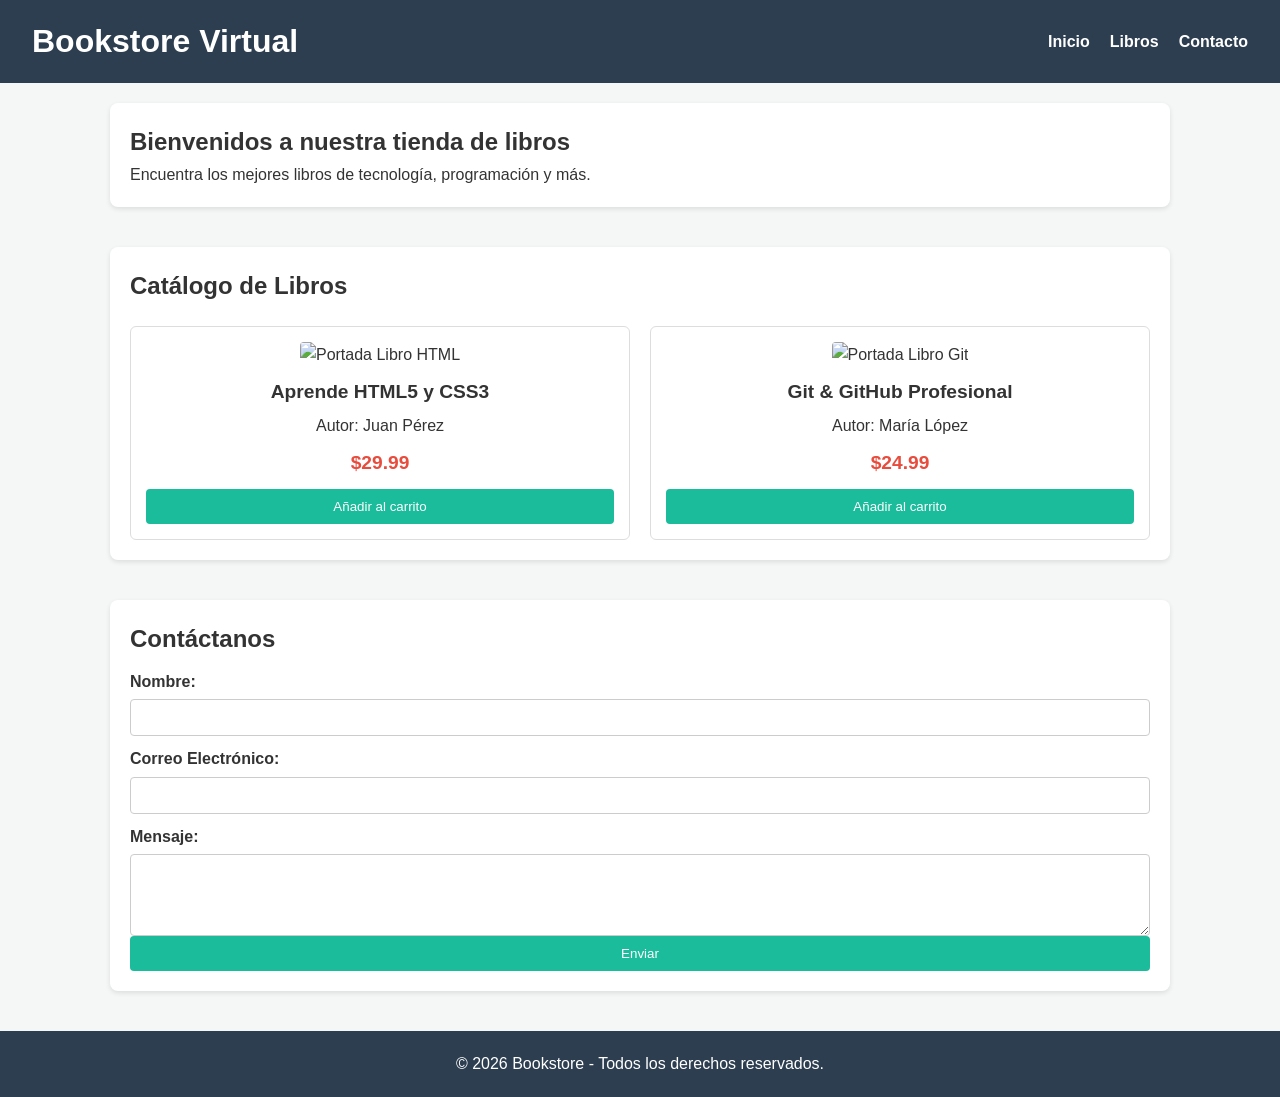
==== index.html @ 2e0d1ac4 "Se completo" ====
<!DOCTYPE html>
<html lang="es">
<head>
    <meta charset="UTF-8">
    <meta name="viewport" content="width=device-width, initial-scale=1.0">
    <title>Mi Librería / Bookstore</title>
    <link rel="stylesheet" href="css/style.css">
</head>
<body>

    <header>
        <h1>Bookstore Virtual</h1>
        <nav>
            <ul>
                <li><a href="#inicio">Inicio</a></li>
                <li><a href="#libros">Libros</a></li>
                <li><a href="#contacto">Contacto</a></li>
            </ul>
        </nav>
    </header>

    <main>
        <section id="inicio">
            <h2>Bienvenidos a nuestra tienda de libros</h2>
            <p>Encuentra los mejores libros de tecnología, programación y más.</p>
        </section>

        <section id="libros">
            <h2>Catálogo de Libros</h2>
            <div class="grid-libros">
                <article class="tarjeta-libro">
                    <img src="https://via.placeholder.com/150" alt="Portada Libro HTML">
                    <h3>Aprende HTML5 y CSS3</h3>
                    <p>Autor: Juan Pérez</p>
                    <span class="precio">$29.99</span>
                    <button>Añadir al carrito</button>
                </article>

                <article class="tarjeta-libro">
                    <img src="https://via.placeholder.com/150" alt="Portada Libro Git">
                    <h3>Git & GitHub Profesional</h3>
                    <p>Autor: María López</p>
                    <span class="precio">$24.99</span>
                    <button>Añadir al carrito</button>
                </article>
            </div>
        </section>

        <section id="contacto">
            <h2>Contáctanos</h2>
            <form action="#">
                <label for="nombre">Nombre:</label>
                <input type="text" id="nombre" name="nombre" required>

                <label for="correo">Correo Electrónico:</label>
                <input type="email" id="correo" name="correo" required>

                <label for="mensaje">Mensaje:</label>
                <textarea id="mensaje" name="mensaje" rows="4" required></textarea>

                <button type="submit">Enviar</button>
            </form>
        </section>
    </main>

    <footer>
        <p>&copy; 2026 Bookstore - Todos los derechos reservados.</p>
    </footer>

</body>
</html>
---- css/style.css ----
/* Reseteo básico de márgenes */
* {
    margin: 0;
    padding: 0;
    box-sizing: border-box;
    font-family: 'Segoe UI', Tahoma, Geneva, Verdana, sans-serif;
}

body {
    background-color: #f4f7f6;
    color: #333;
    line-height: 1.6;
}

/* Estilos del Header y Navegación */
header {
    background-color: #2c3e50;
    color: white;
    padding: 1rem 2rem;
    display: flex;
    justify-content: space-between;
    align-items: center;
}

header nav ul {
    display: flex;
    list-style: none;
}

header nav ul li {
    margin-left: 20px;
}

header nav ul li a {
    color: white;
    text-decoration: none;
    font-weight: bold;
}

header nav ul li a:hover {
    color: #1abc9c;
}

/* Contenedor Principal */
main {
    max-width: 1100px;
    margin: 20px auto;
    padding: 0 20px;
}

section {
    margin-bottom: 40px;
    background: white;
    padding: 20px;
    border-radius: 8px;
    box-shadow: 0 2px 5px rgba(0,0,0,0.1);
}

/* Grid de Libros (Layout) */
.grid-libros {
    display: grid;
    grid-template-columns: repeat(auto-fit, minmax(250px, 1fr));
    gap: 20px;
    margin-top: 20px;
}

.tarjeta-libro {
    border: 1px solid #ddd;
    padding: 15px;
    border-radius: 6px;
    text-align: center;
    background: #fff;
}

.tarjeta-libro img {
    max-width: 100%;
    height: auto;
    border-radius: 4px;
}

.tarjeta-libro h3 {
    margin: 10px 0 5px 0;
    font-size: 1.2rem;
}

.tarjeta-libro .precio {
    display: block;
    color: #e74c3c;
    font-size: 1.2rem;
    font-weight: bold;
    margin: 10px 0;
}

button {
    background-color: #1abc9c;
    color: white;
    border: none;
    padding: 10px 15px;
    border-radius: 4px;
    cursor: pointer;
    width: 100%;
}

button:hover {
    background-color: #16a085;
}

/* Formulario */
form {
    display: flex;
    flex-direction: column;
}

form label {
    margin-top: 10px;
    font-weight: bold;
}

form input, form textarea {
    padding: 10px;
    margin-top: 5px;
    border: 1px solid #ccc;
    border-radius: 4px;
}

/* Footer */
footer {
    text-align: center;
    padding: 20px;
    background-color: #2c3e50;
    color: white;
    margin-top: 40px;
}
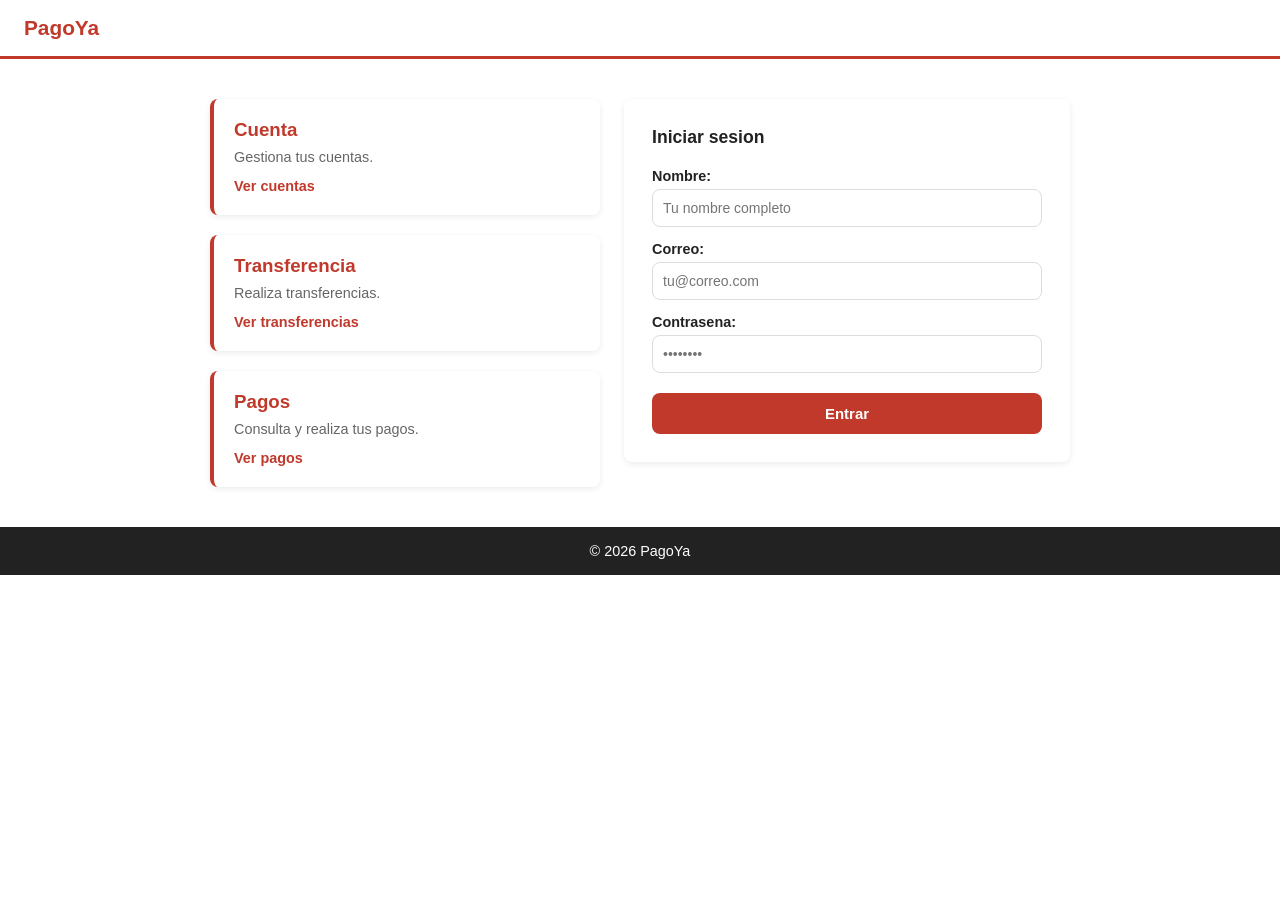
==== commit 3bac2797: "feat: actividades completadas" ====
--- a/index.html
+++ b/index.html
@@ -1,71 +1,62 @@
 <!DOCTYPE html>
 <html lang="es">
 <head>
-    <meta charset="UTF-8">
-    <meta name="viewport" content="width=device-width, initial-scale=1.0">
-    <title>Mi Librería / Bookstore</title>
-    <link rel="stylesheet" href="css/style.css">
+  <meta charset="UTF-8">
+  <title>PagoYa</title>
+  <link rel="stylesheet" href="css/style.css">
 </head>
 <body>
 
-    <header>
-        <h1>Bookstore Virtual</h1>
-        <nav>
-            <ul>
-                <li><a href="#inicio">Inicio</a></li>
-                <li><a href="#libros">Libros</a></li>
-                <li><a href="#contacto">Contacto</a></li>
-            </ul>
-        </nav>
-    </header>
+  <header>
+    <span>PagoYa</span>
+  </header>
 
-    <main>
-        <section id="inicio">
-            <h2>Bienvenidos a nuestra tienda de libros</h2>
-            <p>Encuentra los mejores libros de tecnología, programación y más.</p>
-        </section>
+  <main>
 
-        <section id="libros">
-            <h2>Catálogo de Libros</h2>
-            <div class="grid-libros">
-                <article class="tarjeta-libro">
-                    <img src="https://via.placeholder.com/150" alt="Portada Libro HTML">
-                    <h3>Aprende HTML5 y CSS3</h3>
-                    <p>Autor: Juan Pérez</p>
-                    <span class="precio">$29.99</span>
-                    <button>Añadir al carrito</button>
-                </article>
+    <div class="cards">
+      <div class="card">
+        <h3>Cuenta</h3>
+        <p>Gestiona tus cuentas.</p>
+        <a href="pages/account/list.html">Ver cuentas</a>
+      </div>
 
-                <article class="tarjeta-libro">
-                    <img src="https://via.placeholder.com/150" alt="Portada Libro Git">
-                    <h3>Git & GitHub Profesional</h3>
-                    <p>Autor: María López</p>
-                    <span class="precio">$24.99</span>
-                    <button>Añadir al carrito</button>
-                </article>
-            </div>
-        </section>
+      <div class="card">
+        <h3>Transferencia</h3>
+        <p>Realiza transferencias.</p>
+        <a href="pages/transfer/list.html">Ver transferencias</a>
+      </div>
+        
+      <div class="card">
+        <h3>Pagos</h3>
+        <p>Consulta y realiza tus pagos.</p>
+        <a href="#">Ver pagos</a>
+        </div>
+    </div>
+      
 
-        <section id="contacto">
-            <h2>Contáctanos</h2>
-            <form action="#">
-                <label for="nombre">Nombre:</label>
-                <input type="text" id="nombre" name="nombre" required>
+    
+    
 
-                <label for="correo">Correo Electrónico:</label>
-                <input type="email" id="correo" name="correo" required>
+    
 
-                <label for="mensaje">Mensaje:</label>
-                <textarea id="mensaje" name="mensaje" rows="4" required></textarea>
+    <form>
+      <h2>Iniciar sesion</h2>
+        <label for="nombre">Nombre:</label>
+        <input type="text" id="nombre" placeholder="Tu nombre completo" required>
+      <label for="email">Correo:</label>
+      <input type="email" id="email" placeholder="tu@correo.com" required>
 
-                <button type="submit">Enviar</button>
-            </form>
-        </section>
-    </main>
+      <label for="password">Contrasena:</label>
+      <input type="password" id="password" placeholder="••••••••" required>
 
-    <footer>
-        <p>&copy; 2026 Bookstore - Todos los derechos reservados.</p>
-    </footer>
+      <button type="submit">Entrar</button>
+    </form>
+
+  </main>
+
+  <footer>
+    <p>© 2026 PagoYa</p>
+  </footer>
 
 </body>
 </html>
--- a/css/style.css
+++ b/css/style.css
@@ -1,133 +1,133 @@
-/* Reseteo básico de márgenes */
+:root {
+  --rojo:        #c0392b;   /* color principal */
+  --rojo-oscuro: #96281b;   /* hover de botones */
+  --texto:       #222222;   /* texto principal */
+  --gris:        #666666;   /* texto secundario */
+  --fondo:       #ffffff;   /* fondo de la pagina */
+  --sombra:      0 2px 6px rgba(0, 0, 0, 0.08);
+  --radio:       8px;       /* redondeo de esquinas */
+}
 * {
-    margin: 0;
-    padding: 0;
-    box-sizing: border-box;
-    font-family: 'Segoe UI', Tahoma, Geneva, Verdana, sans-serif;
+  margin: 0;
+  padding: 0;
+  box-sizing: border-box;
 }
 
 body {
-    background-color: #f4f7f6;
-    color: #333;
-    line-height: 1.6;
+  font-family: Arial, sans-serif;
+  background-color: #ffffff;
+  color: #222222;
 }
 
-/* Estilos del Header y Navegación */
 header {
-    background-color: #2c3e50;
-    color: white;
-    padding: 1rem 2rem;
-    display: flex;
-    justify-content: space-between;
-    align-items: center;
+  background-color: var(--fondo);
+  border-bottom: 3px solid var(--rojo);
+  padding: 16px 24px;
 }
 
-header nav ul {
-    display: flex;
-    list-style: none;
+header span {
+  font-size: 1.3rem;
+  font-weight: bold;
+  color: var(--rojo);
+}
+main {
+  max-width: 900px;
+  margin: 40px auto;   /* 40px arriba/abajo, auto izq/der = centrado */
+  padding: 0 20px;
+  display: flex;       /* pone los hijos en fila */
+  gap: 24px;           /* espacio entre cards y formulario */
+  align-items: flex-start;
 }
 
-header nav ul li {
-    margin-left: 20px;
+/* PADRE — organiza las cards en columna */
+.cards {
+  display: flex;
+  flex-direction: column;
+  gap: 20px;
+  flex: 1;             /* ocupa la mitad del main */
 }
 
-header nav ul li a {
-    color: white;
-    text-decoration: none;
-    font-weight: bold;
+/* HIJO — cada card individual */
+.card {
+  border-left: 4px solid var(--rojo);
+  border-radius: var(--radio);
+  padding: 20px;
+  box-shadow: var(--sombra);
 }
 
-header nav ul li a:hover {
-    color: #1abc9c;
+.card h3 {
+  color: var(--rojo);
+  margin-bottom: 8px;
 }
 
-/* Contenedor Principal */
-main {
-    max-width: 1100px;
-    margin: 20px auto;
-    padding: 0 20px;
+.card p {
+  color: var(--gris);
+  font-size: 0.9rem;
+  margin-bottom: 12px;
 }
 
-section {
-    margin-bottom: 40px;
-    background: white;
-    padding: 20px;
-    border-radius: 8px;
-    box-shadow: 0 2px 5px rgba(0,0,0,0.1);
+.card a {
+  color: var(--rojo);
+  font-size: 0.9rem;
+  font-weight: bold;
+  text-decoration: none;
 }
 
-/* Grid de Libros (Layout) */
-.grid-libros {
-    display: grid;
-    grid-template-columns: repeat(auto-fit, minmax(250px, 1fr));
-    gap: 20px;
-    margin-top: 20px;
+form {
+  border-radius: var(--radio);
+  padding: 28px;
+  flex: 1;             /* ocupa la mitad del main */
+  box-shadow: var(--sombra);
 }
 
-.tarjeta-libro {
-    border: 1px solid #ddd;
-    padding: 15px;
-    border-radius: 6px;
-    text-align: center;
-    background: #fff;
+form h2 {
+  font-size: 1.1rem;
+  margin-bottom: 20px;
 }
 
-.tarjeta-libro img {
-    max-width: 100%;
-    height: auto;
-    border-radius: 4px;
+label {
+  display: block;
+  margin-top: 14px;
+  margin-bottom: 5px;
+  font-weight: bold;
+  font-size: 0.9rem;
 }
 
-.tarjeta-libro h3 {
-    margin: 10px 0 5px 0;
-    font-size: 1.2rem;
+input {
+  width: 100%;
+  padding: 10px;
+  border: 1px solid #dddddd;
+  border-radius: var(--radio);
+  font-size: 14px;
 }
 
-.tarjeta-libro .precio {
-    display: block;
-    color: #e74c3c;
-    font-size: 1.2rem;
-    font-weight: bold;
-    margin: 10px 0;
+input:focus {
+  outline: none;
+  border-color: var(--rojo);
 }
 
 button {
-    background-color: #1abc9c;
-    color: white;
-    border: none;
-    padding: 10px 15px;
-    border-radius: 4px;
-    cursor: pointer;
-    width: 100%;
+  margin-top: 20px;
+  width: 100%;
+  padding: 12px;
+  background-color: var(--rojo);
+  color: var(--fondo);
+  border: none;
+  border-radius: var(--radio);
+  cursor: pointer;
+  font-size: 15px;
+  font-weight: bold;
 }
 
 button:hover {
-    background-color: #16a085;
+  background-color: var(--rojo-oscuro);
 }
 
-/* Formulario */
-form {
-    display: flex;
-    flex-direction: column;
-}
-
-form label {
-    margin-top: 10px;
-    font-weight: bold;
-}
-
-form input, form textarea {
-    padding: 10px;
-    margin-top: 5px;
-    border: 1px solid #ccc;
-    border-radius: 4px;
-}
-
-/* Footer */
 footer {
-    text-align: center;
-    padding: 20px;
-    background-color: #2c3e50;
-    color: white;
-    margin-top: 40px;
+  text-align: center;
+  padding: 16px;
+  margin-top: 40px;
+  background-color: var(--texto);
+  color: var(--fondo);
+  font-size: 0.9rem;
 }
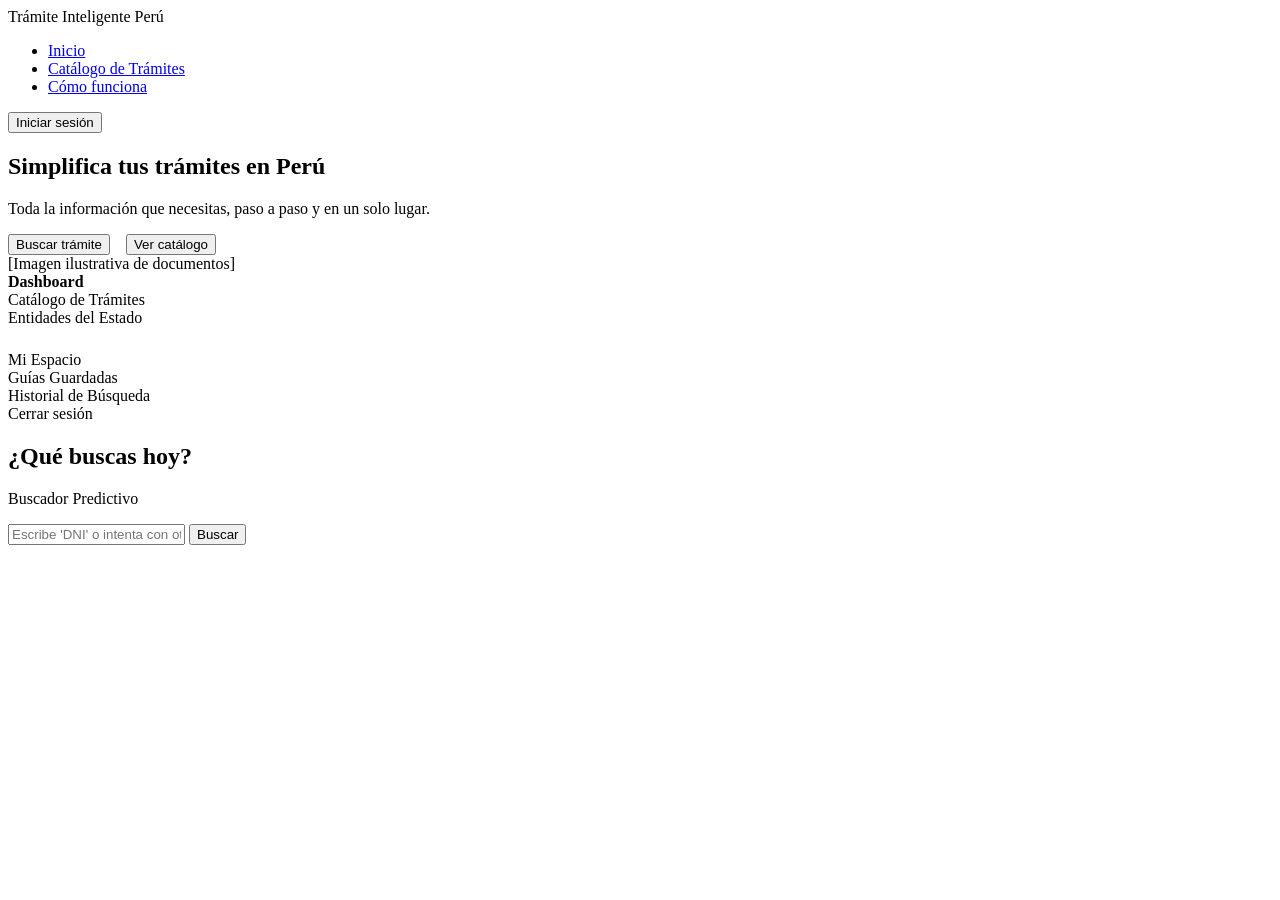
==== commit d8cfd630: "Update index.html for Trámite Inteligente Perú" ====
--- a/index.html
+++ b/index.html
@@ -1,62 +1,67 @@
 <!DOCTYPE html>
 <html lang="es">
 <head>
-  <meta charset="UTF-8">
-  <title>PagoYa</title>
-  <link rel="stylesheet" href="css/style.css">
+    <meta charset="UTF-8">
+    <meta name="viewport" content="width=device-width, initial-scale=1.0">
+    <title>Trámite Inteligente Perú</title>
+    <link href="https://fonts.googleapis.com/css2?family=Inter:wght@400;500&family=Poppins:wght@600;700&display=swap" rel="stylesheet">
+    
+    <link rel="stylesheet" href="styles.css">
 </head>
 <body>
 
-  <header>
-    <span>PagoYa</span>
-  </header>
+    <header>
+        <div class="logo">Trámite Inteligente Perú</div>
+        <nav>
+            <ul>
+                <li><a href="#" onclick="showView('landing')">Inicio</a></li>
+                <li><a href="#">Catálogo de Trámites</a></li>
+                <li><a href="#">Cómo funciona</a></li>
+            </ul>
+        </nav>
+        <button class="btn-secondary" onclick="showView('dashboard')">Iniciar sesión</button>
+    </header>
 
-  <main>
+    <main id="landing" class="view-section active">
+        <section class="hero">
+            <div class="hero-content">
+                <h1>Simplifica tus trámites en Perú</h1>
+                <p>Toda la información que necesitas, paso a paso y en un solo lugar.</p>
+                <div style="display: flex; gap: 16px;">
+                    <button class="btn-primary" onclick="showView('dashboard')">Buscar trámite</button>
+                    <button class="btn-secondary">Ver catálogo</button>
+                </div>
+            </div>
+            <div class="hero-image">
+                [Imagen ilustrativa de documentos]
+            </div>
+        </section>
+    </main>
 
-    <div class="cards">
-      <div class="card">
-        <h3>Cuenta</h3>
-        <p>Gestiona tus cuentas.</p>
-        <a href="pages/account/list.html">Ver cuentas</a>
-      </div>
+    <main id="dashboard" class="view-section">
+        <div class="dashboard-container">
+            <aside class="sidebar">
+                <div class="sidebar-item"><strong>Dashboard</strong></div>
+                <div class="sidebar-item">Catálogo de Trámites</div>
+                <div class="sidebar-item">Entidades del Estado</div>
+                <div class="sidebar-item" style="margin-top: 24px; color: var(--texto-secundario);">Mi Espacio</div>
+                <div class="sidebar-item">Guías Guardadas</div>
+                <div class="sidebar-item">Historial de Búsqueda</div>
+                <div class="sidebar-item" style="margin-top: auto;" onclick="showView('landing')">Cerrar sesión</div>
+            </aside>
+            <section class="main-content">
+                <h2>¿Qué buscas hoy?</h2>
+                <div class="search-container">
+                    <p>Buscador Predictivo</p>
+                    <div class="search-box">
+                        <input type="text" class="search-input" placeholder="Escribe 'DNI' o intenta con otro término...">
+                        <button class="btn-primary">Buscar</button>
+                    </div>
+                </div>
+            </section>
+        </div>
+    </main>
 
-      <div class="card">
-        <h3>Transferencia</h3>
-        <p>Realiza transferencias.</p>
-        <a href="pages/transfer/list.html">Ver transferencias</a>
-      </div>
-        
-      <div class="card">
-        <h3>Pagos</h3>
-        <p>Consulta y realiza tus pagos.</p>
-        <a href="#">Ver pagos</a>
-        </div>
-    </div>
-      
-
-    
-    
-
-    
-
-    <form>
-      <h2>Iniciar sesion</h2>
-        <label for="nombre">Nombre:</label>
-        <input type="text" id="nombre" placeholder="Tu nombre completo" required>
-      <label for="email">Correo:</label>
-      <input type="email" id="email" placeholder="tu@correo.com" required>
-
-      <label for="password">Contrasena:</label>
-      <input type="password" id="password" placeholder="••••••••" required>
-
-      <button type="submit">Entrar</button>
-    </form>
-
-  </main>
-
-  <footer>
-    <p>© 2026 PagoYa</p>
-  </footer>
-
+    <script src="script.js"></script>
 </body>
-</html>+</html>
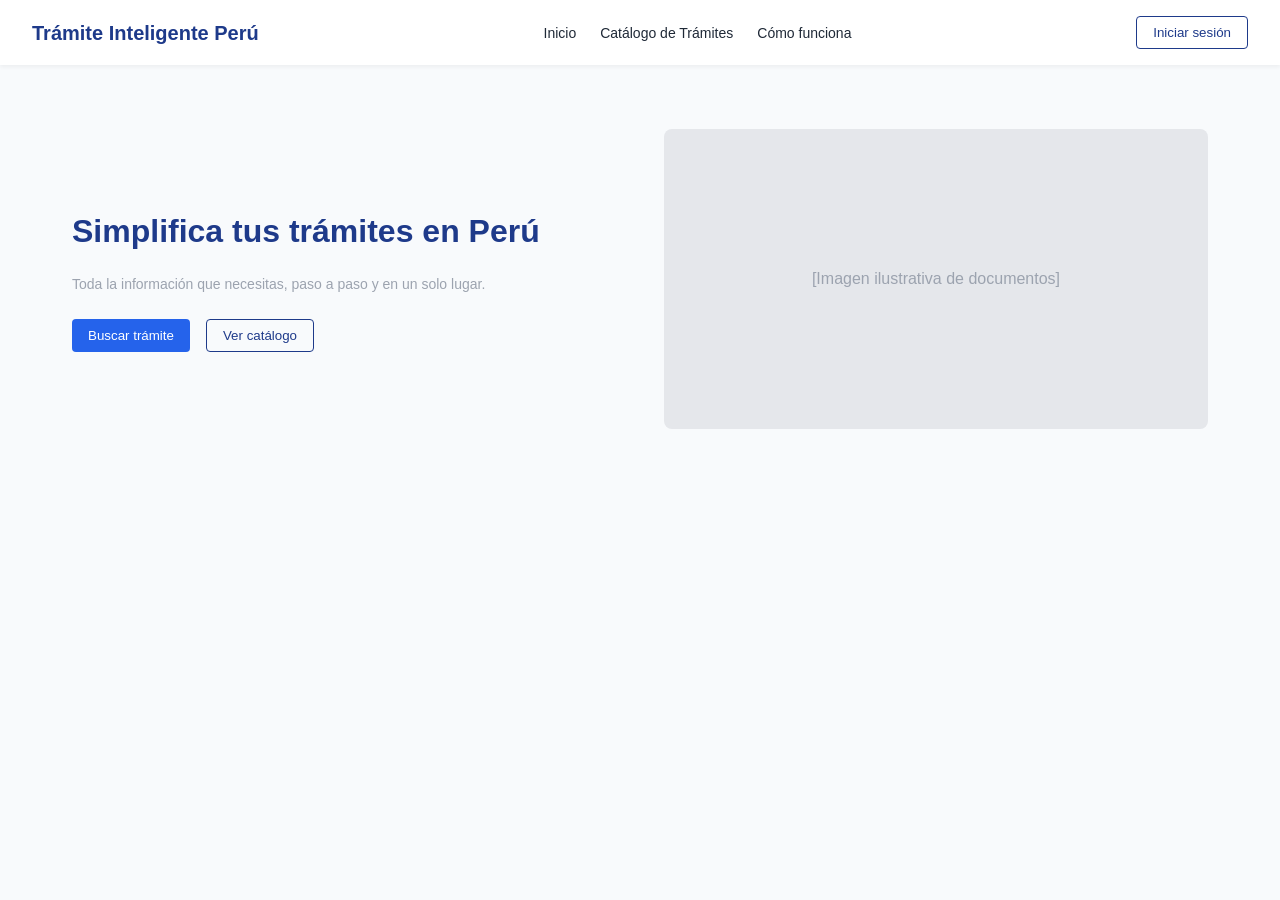
==== commit 82df821d: "Update index.html" ====
--- a/index.html
+++ b/index.html
@@ -6,7 +6,185 @@
     <title>Trámite Inteligente Perú</title>
     <link href="https://fonts.googleapis.com/css2?family=Inter:wght@400;500&family=Poppins:wght@600;700&display=swap" rel="stylesheet">
     
-    <link rel="stylesheet" href="styles.css">
+    <style>
+        /* Guía de Estilos (Style Guidelines) */
+        :root {
+            --primario: #1E3A8A;
+            --acento: #2563EB;
+            --fondo: #F8FAFC;
+            --texto: #1F2937;
+            --texto-secundario: #9CA3AF;
+            --exito: #10B981;
+            --error: #EF4444;
+            --font-heading: 'Poppins', sans-serif;
+            --font-body: 'Inter', sans-serif;
+        }
+
+        * {
+            margin: 0;
+            padding: 0;
+            box-sizing: border-box;
+        }
+
+        body {
+            font-family: var(--font-body);
+            background-color: var(--fondo);
+            color: var(--texto);
+            line-height: 1.6;
+        }
+
+        h1, h2, h3 {
+            font-family: var(--font-heading);
+            color: var(--primario);
+        }
+
+        /* Navbar */
+        header {
+            background-color: #ffffff;
+            padding: 16px 32px;
+            display: flex;
+            justify-content: space-between;
+            align-items: center;
+            box-shadow: 0 2px 4px rgba(0,0,0,0.05);
+        }
+
+        .logo {
+            font-weight: 700;
+            font-size: 20px;
+            color: var(--primario);
+        }
+
+        nav ul {
+            list-style: none;
+            display: flex;
+            gap: 24px;
+        }
+
+        nav a {
+            text-decoration: none;
+            color: var(--texto);
+            font-size: 14px;
+        }
+
+        .btn-primary {
+            background-color: var(--acento);
+            color: white;
+            border: none;
+            padding: 8px 16px;
+            border-radius: 4px;
+            cursor: pointer;
+            font-family: var(--font-body);
+            font-weight: 500;
+        }
+
+        .btn-secondary {
+            background-color: transparent;
+            color: var(--primario);
+            border: 1px solid var(--primario);
+            padding: 8px 16px;
+            border-radius: 4px;
+            cursor: pointer;
+            font-family: var(--font-body);
+            font-weight: 500;
+        }
+
+        /* Secciones Principales */
+        .view-section {
+            display: none;
+        }
+
+        .view-section.active {
+            display: block;
+        }
+
+        /* Landing Page - Hero */
+        .hero {
+            display: flex;
+            padding: 64px 32px;
+            max-width: 1200px;
+            margin: 0 auto;
+            align-items: center;
+            gap: 48px;
+        }
+
+        .hero-content {
+            flex: 1;
+        }
+
+        .hero h1 {
+            font-size: 32px;
+            margin-bottom: 16px;
+        }
+
+        .hero p {
+            font-size: 14px;
+            margin-bottom: 24px;
+            color: var(--texto-secundario);
+        }
+
+        .hero-image {
+            flex: 1;
+            background-color: #E5E7EB;
+            height: 300px;
+            border-radius: 8px;
+            display: flex;
+            align-items: center;
+            justify-content: center;
+            color: var(--texto-secundario);
+        }
+
+        /* Dashboard de Ciudadano */
+        .dashboard-container {
+            display: flex;
+            height: calc(100vh - 70px);
+        }
+
+        .sidebar {
+            width: 250px;
+            background-color: #ffffff;
+            border-right: 1px solid #E5E7EB;
+            padding: 24px 0;
+        }
+
+        .sidebar-item {
+            padding: 12px 24px;
+            cursor: pointer;
+            border-bottom: 1px solid #F3F4F6;
+        }
+
+        .sidebar-item:hover {
+            background-color: var(--fondo);
+            color: var(--acento);
+        }
+
+        .main-content {
+            flex: 1;
+            padding: 48px;
+            background-color: var(--fondo);
+        }
+
+        .search-container {
+            background-color: #ffffff;
+            padding: 32px;
+            border-radius: 8px;
+            box-shadow: 0 2px 8px rgba(0,0,0,0.05);
+            max-width: 600px;
+        }
+
+        .search-box {
+            display: flex;
+            gap: 16px;
+            margin-top: 16px;
+        }
+
+        .search-input {
+            flex: 1;
+            padding: 12px;
+            border: 1px solid #D1D5DB;
+            border-radius: 4px;
+            font-family: var(--font-body);
+        }
+    </style>
 </head>
 <body>
 
@@ -62,6 +240,15 @@
         </div>
     </main>
 
-    <script src="script.js"></script>
+    <script>
+        function showView(viewId) {
+            // Ocultar todas las vistas
+            document.querySelectorAll('.view-section').forEach(el => {
+                el.classList.remove('active');
+            });
+            // Mostrar la vista seleccionada
+            document.getElementById(viewId).classList.add('active');
+        }
+    </script>
 </body>
 </html>
